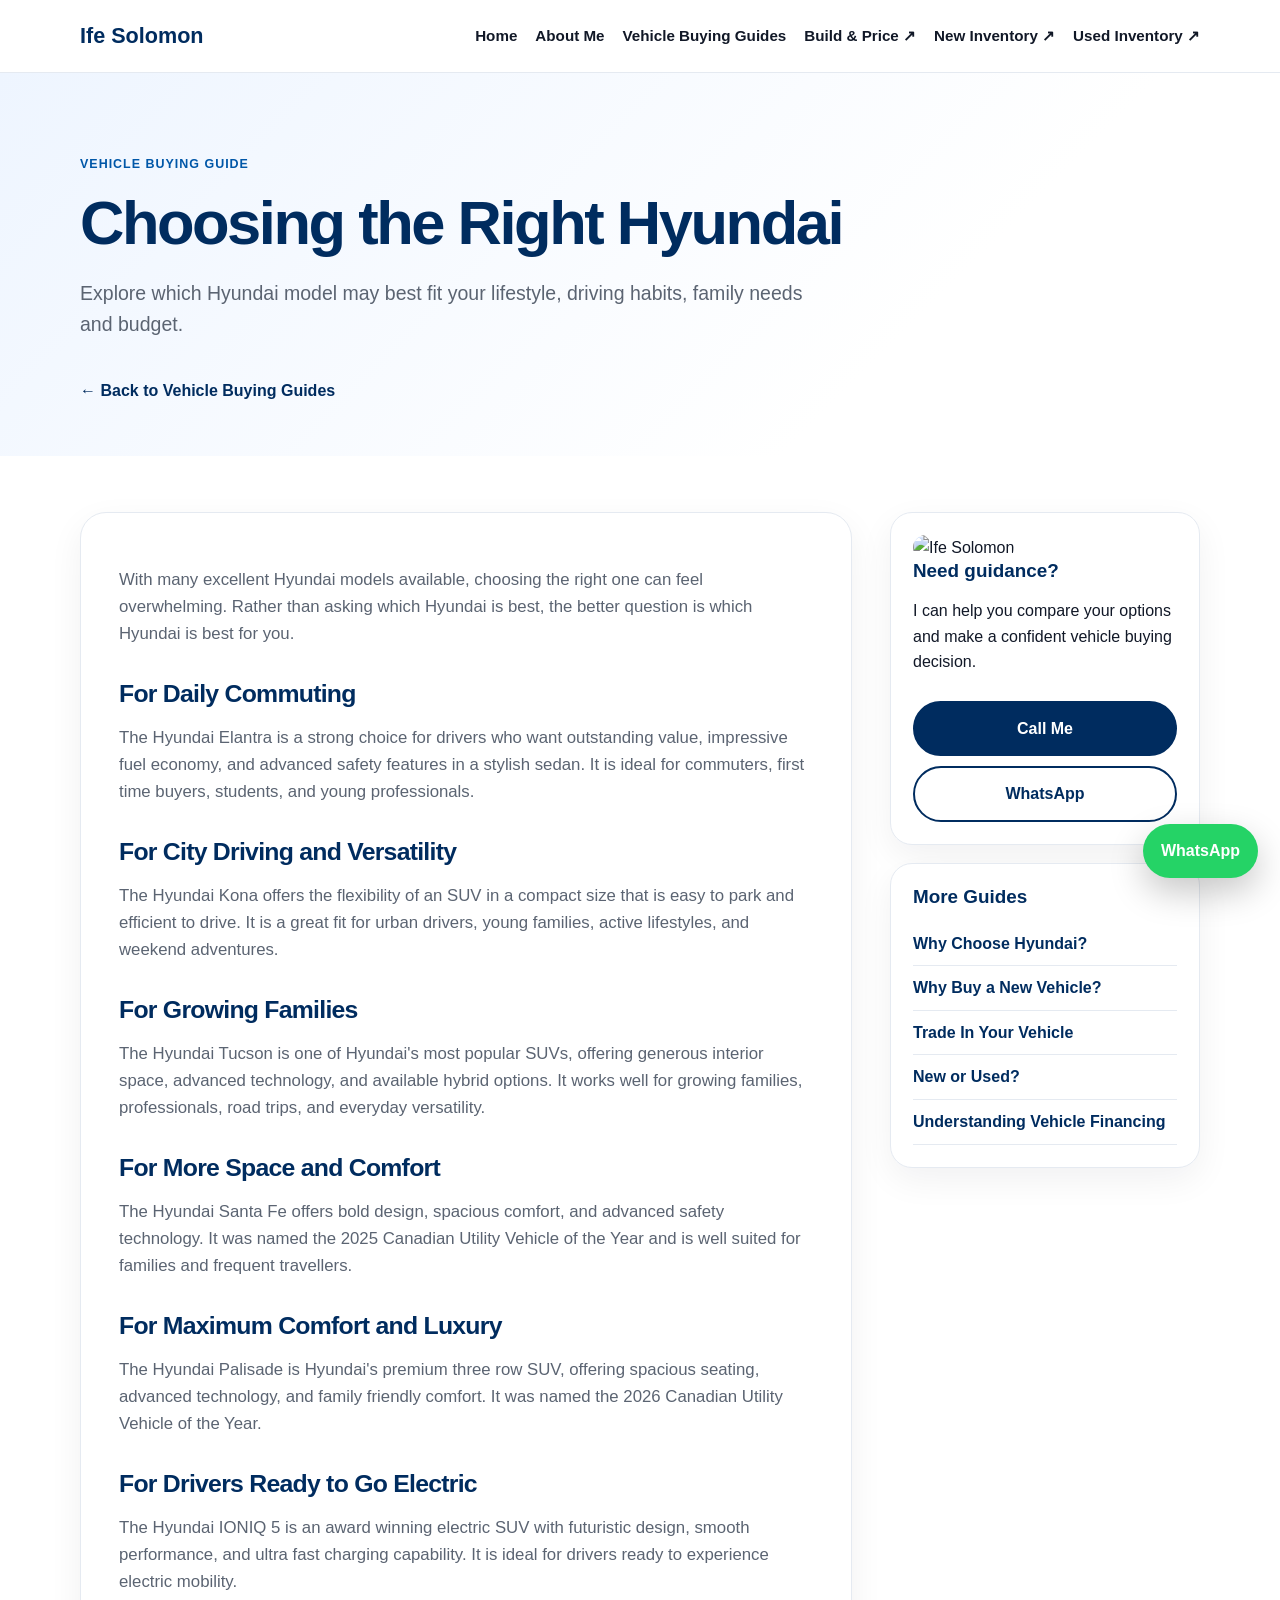
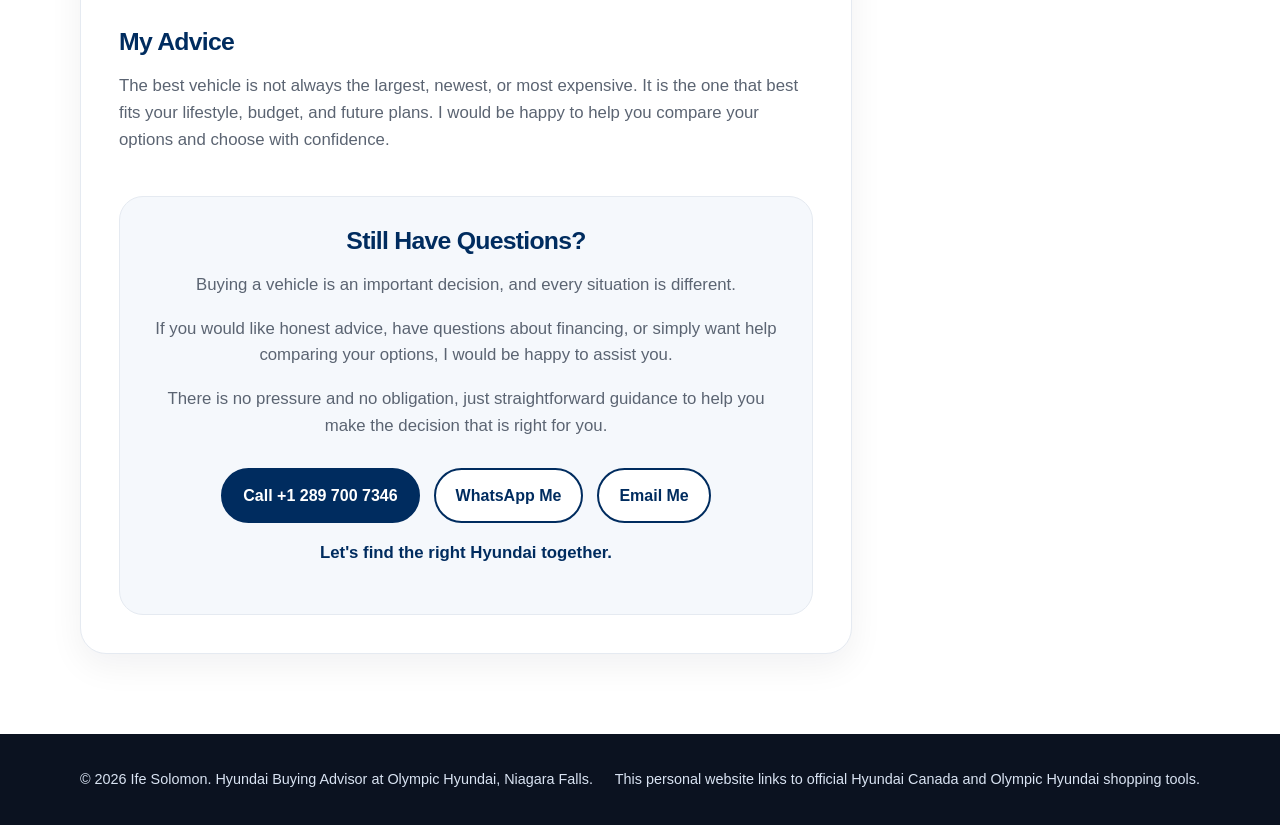
==== choosing-the-right-hyundai.html @ 3856a6c1 "Add files via upload" ====
<!DOCTYPE html>
<html lang="en">
<head>
  <meta charset="UTF-8">
  <meta name="viewport" content="width=device-width, initial-scale=1.0">
  <title>Choosing the Right Hyundai | Ife Solomon</title>
  <meta name="description" content="Explore which Hyundai model may best fit your lifestyle, driving habits, family needs and budget.">
  <link rel="stylesheet" href="style.css">
</head>
<body>
<header>
  <div class="container nav">
    <a class="brand" href="index.html">Ife Solomon</a>
    <nav>
      <a href="index.html">Home</a>
      <a href="index.html#about">About Me</a>
      <a href="index.html#resources">Vehicle Buying Guides</a>
      <a href="https://www.hyundaicanada.com/en/shopping-tools/buildandprice" target="_blank">Build & Price ↗</a>
      <a href="https://www.olympichyundainiagarafalls.com/vehicles/new/?st=price,desc&view=grid&sc=new" target="_blank">New Inventory ↗</a>
      <a href="https://www.olympichyundainiagarafalls.com/vehicles/used/?st=price,desc&view=grid&sc=used" target="_blank">Used Inventory ↗</a>
    </nav>
  </div>
</header>
<main>
<section class="article-hero">
  <div class="container">
    <p class="eyebrow">Vehicle Buying Guide</p>
    <h1>Choosing the Right Hyundai</h1>
    <p class="lead">Explore which Hyundai model may best fit your lifestyle, driving habits, family needs and budget.</p>
    <a class="back-link" href="index.html#resources">← Back to Vehicle Buying Guides</a>
  </div>
</section>

<section class="article-wrap">
  <div class="container article-grid">
    <article class="article-content">
      
<p>With many excellent Hyundai models available, choosing the right one can feel overwhelming. Rather than asking which Hyundai is best, the better question is which Hyundai is best for you.</p>

<h2>For Daily Commuting</h2>
<p>The Hyundai Elantra is a strong choice for drivers who want outstanding value, impressive fuel economy, and advanced safety features in a stylish sedan. It is ideal for commuters, first time buyers, students, and young professionals.</p>

<h2>For City Driving and Versatility</h2>
<p>The Hyundai Kona offers the flexibility of an SUV in a compact size that is easy to park and efficient to drive. It is a great fit for urban drivers, young families, active lifestyles, and weekend adventures.</p>

<h2>For Growing Families</h2>
<p>The Hyundai Tucson is one of Hyundai's most popular SUVs, offering generous interior space, advanced technology, and available hybrid options. It works well for growing families, professionals, road trips, and everyday versatility.</p>

<h2>For More Space and Comfort</h2>
<p>The Hyundai Santa Fe offers bold design, spacious comfort, and advanced safety technology. It was named the 2025 Canadian Utility Vehicle of the Year and is well suited for families and frequent travellers.</p>

<h2>For Maximum Comfort and Luxury</h2>
<p>The Hyundai Palisade is Hyundai's premium three row SUV, offering spacious seating, advanced technology, and family friendly comfort. It was named the 2026 Canadian Utility Vehicle of the Year.</p>

<h2>For Drivers Ready to Go Electric</h2>
<p>The Hyundai IONIQ 5 is an award winning electric SUV with futuristic design, smooth performance, and ultra fast charging capability. It is ideal for drivers ready to experience electric mobility.</p>

<h2>My Advice</h2>
<p>The best vehicle is not always the largest, newest, or most expensive. It is the one that best fits your lifestyle, budget, and future plans. I would be happy to help you compare your options and choose with confidence.</p>

      
<section class="article-cta">
  <h2>Still Have Questions?</h2>
  <p>Buying a vehicle is an important decision, and every situation is different.</p>
  <p>If you would like honest advice, have questions about financing, or simply want help comparing your options, I would be happy to assist you.</p>
  <p>There is no pressure and no obligation, just straightforward guidance to help you make the decision that is right for you.</p>
  <div class="buttons center">
    <a class="btn primary" href="tel:+12897007346">Call +1 289 700 7346</a>
    <a class="btn secondary" href="https://wa.me/12897007346" target="_blank">WhatsApp Me</a>
    <a class="btn secondary" href="mailto:ife@olympichyundainiagarafalls.com">Email Me</a>
  </div>
  <p class="cta-line">Let's find the right Hyundai together.</p>
</section>

    </article>
    <aside class="sidebar">
      <div class="side-card">
        <img src="assets/ife-solomon.jpg" alt="Ife Solomon">
        <h3>Need guidance?</h3>
        <p>I can help you compare your options and make a confident vehicle buying decision.</p>
        <a class="btn primary full" href="tel:+12897007346">Call Me</a>
        <a class="btn secondary full" href="https://wa.me/12897007346" target="_blank">WhatsApp</a>
      </div>
      <div class="side-card">
        <h3>More Guides</h3>
        <a class="side-link" href="why-choose-hyundai.html">Why Choose Hyundai?</a><a class="side-link" href="why-buy-new.html">Why Buy a New Vehicle?</a><a class="side-link" href="trade-in-your-vehicle.html">Trade In Your Vehicle</a><a class="side-link" href="new-or-used.html">New or Used?</a><a class="side-link" href="understanding-financing.html">Understanding Vehicle Financing</a>
      </div>
    </aside>
  </div>
</section>
</main>

<a class="floating" href="https://wa.me/12897007346" target="_blank" aria-label="Message on WhatsApp">WhatsApp</a>
<footer>
  <div class="container footer">
    <p>© 2026 Ife Solomon. Hyundai Buying Advisor at Olympic Hyundai, Niagara Falls.</p>
    <p>This personal website links to official Hyundai Canada and Olympic Hyundai shopping tools.</p>
  </div>
</footer>
</body>
</html>
---- style.css ----
:root{--blue:#002C5F;--blue2:#0057A8;--green:#25D366;--light:#f5f8fc;--dark:#111827;--muted:#5b6472;--line:#e5eaf1}*{box-sizing:border-box}html{scroll-behavior:smooth}body{margin:0;font-family:Arial,Helvetica,sans-serif;color:var(--dark);background:#fff;line-height:1.6}.container{width:min(1120px,92%);margin:0 auto}header{position:sticky;top:0;background:rgba(255,255,255,.97);border-bottom:1px solid var(--line);z-index:10}.nav{display:flex;justify-content:space-between;align-items:center;gap:24px;min-height:72px}.brand{color:var(--blue);font-weight:800;font-size:1.35rem;text-decoration:none}nav{display:flex;gap:18px;flex-wrap:wrap;justify-content:flex-end}nav a{color:var(--dark);text-decoration:none;font-size:.95rem;font-weight:600}nav a:hover{color:var(--blue2)}.hero{background:linear-gradient(135deg,#eef5ff 0%,#fff 65%);padding:76px 0}.hero-grid{display:grid;grid-template-columns:1.15fr .85fr;gap:56px;align-items:center}.eyebrow{color:var(--blue2);font-weight:800;text-transform:uppercase;letter-spacing:.08em;font-size:.78rem}h1,h2,h3{line-height:1.15;margin:0 0 14px}h1{font-size:clamp(2.25rem,4.8vw,4.35rem);color:var(--blue);letter-spacing:-.04em}h2{font-size:clamp(1.65rem,2.6vw,2.6rem);color:var(--blue);letter-spacing:-.03em}h3{font-size:1.18rem;color:var(--blue)}.lead{font-size:1.22rem;color:var(--muted);max-width:760px}.muted{color:var(--muted);font-size:1.05rem}.buttons{display:flex;gap:14px;margin-top:28px;flex-wrap:wrap}.center{justify-content:center}.btn{display:inline-block;padding:13px 20px;border-radius:999px;text-decoration:none;font-weight:800;border:2px solid var(--blue);transition:.2s}.btn.primary{background:var(--blue);color:white}.btn.secondary{color:var(--blue);background:white}.btn:hover{transform:translateY(-2px);box-shadow:0 12px 28px rgba(0,44,95,.16)}.btn.full{width:100%;text-align:center;margin-top:10px}.photo-card{background:white;border-radius:28px;box-shadow:0 24px 70px rgba(0,44,95,.16);overflow:hidden;border:1px solid var(--line)}.photo-card img{display:block;width:100%;aspect-ratio:4/5;object-fit:cover}.photo-card div{padding:20px 22px}.photo-card strong{color:var(--blue);font-size:1.2rem}.photo-card p{margin:4px 0 0;color:var(--muted)}.section{padding:76px 0}.intro{text-align:center}.intro>.container>p{max-width:850px;margin:0 auto 20px;color:var(--muted);font-size:1.1rem}.cards{display:grid;grid-template-columns:repeat(3,1fr);gap:22px;margin-top:32px}.card{border:1px solid var(--line);border-radius:22px;padding:24px;background:white;box-shadow:0 12px 35px rgba(17,24,39,.06)}.card p,.about p,.contact p,.resource-intro{color:var(--muted)}.quick{background:var(--light)}.link-card{text-decoration:none;color:var(--dark);transition:.2s}.link-card:hover{transform:translateY(-4px);box-shadow:0 18px 45px rgba(0,44,95,.12)}.read-more{display:inline-block;margin-top:10px;color:var(--blue);font-weight:800}.hyundai{background:linear-gradient(135deg,var(--blue) 0%,#003d82 100%);color:white}.hyundai h2{color:white}.hyundai p{color:#eaf2ff;font-size:1.05rem;max-width:850px}.award{margin-top:28px;background:rgba(255,255,255,.12);border:1px solid rgba(255,255,255,.25);border-radius:20px;padding:22px}.about-grid{display:grid;grid-template-columns:.8fr 1.2fr;gap:56px;align-items:start}.about img{width:100%;border-radius:28px;box-shadow:0 24px 70px rgba(17,24,39,.15)}.about ul{color:var(--muted);padding-left:20px}blockquote{margin:26px 0 0;padding:22px 26px;border-left:5px solid var(--blue2);background:var(--light);color:var(--blue);font-weight:800;border-radius:16px}.resources{background:var(--light)}.resource-intro{max-width:780px;font-size:1.08rem}.contact-box{text-align:center;background:var(--light);border-radius:28px;padding:46px;border:1px solid var(--line)}.contact-grid{display:grid;grid-template-columns:160px 1fr;gap:28px;align-items:center;text-align:left;max-width:680px;margin:30px auto 0}.contact-grid img{width:160px;height:160px;border-radius:24px;object-fit:cover;box-shadow:0 18px 38px rgba(17,24,39,.14)}.contact-grid p{margin:6px 0;color:var(--muted)}.contact-grid a{color:var(--blue);font-weight:700;text-decoration:none}.floating{position:fixed;right:22px;bottom:22px;background:var(--green);color:white;text-decoration:none;font-weight:800;padding:14px 18px;border-radius:999px;box-shadow:0 14px 35px rgba(0,0,0,.22);z-index:20}footer{padding:34px 0;background:#0b1220;color:#d9e3f2;font-size:.9rem}.footer{display:flex;gap:20px;justify-content:space-between;flex-wrap:wrap}footer p{margin:0;color:#d9e3f2}.article-hero{background:linear-gradient(135deg,#eef5ff 0%,#fff 70%);padding:70px 0 52px}.back-link{display:inline-block;margin-top:18px;color:var(--blue);font-weight:800;text-decoration:none}.article-wrap{padding:56px 0 80px}.article-grid{display:grid;grid-template-columns:minmax(0,1fr) 310px;gap:38px;align-items:start}.article-content{background:white;border:1px solid var(--line);border-radius:26px;padding:38px;box-shadow:0 12px 35px rgba(17,24,39,.06)}.article-content h2{font-size:1.55rem;margin-top:32px}.article-content p,.article-content li{color:var(--muted);font-size:1.05rem}.article-cta{margin-top:42px;padding:30px;border-radius:24px;background:var(--light);border:1px solid var(--line);text-align:center}.article-cta h2{margin-top:0}.cta-line{font-weight:800;color:var(--blue)!important}.sidebar{position:sticky;top:92px;display:grid;gap:18px}.side-card{border:1px solid var(--line);border-radius:22px;padding:22px;background:#fff;box-shadow:0 12px 35px rgba(17,24,39,.06)}.side-card img{width:100%;border-radius:18px;aspect-ratio:4/3;object-fit:cover}.side-link{display:block;text-decoration:none;color:var(--blue);font-weight:700;padding:9px 0;border-bottom:1px solid var(--line)}@media(max-width:900px){.nav{align-items:flex-start;padding:16px 0;flex-direction:column}nav{gap:10px;justify-content:flex-start}.hero-grid,.about-grid,.cards,.contact-grid,.article-grid{grid-template-columns:1fr}.hero{padding:52px 0}.section{padding:54px 0}.contact-grid{text-align:center}.contact-grid img{margin:0 auto}.sidebar{position:static}.article-content{padding:26px}.floating{right:14px;bottom:14px}}
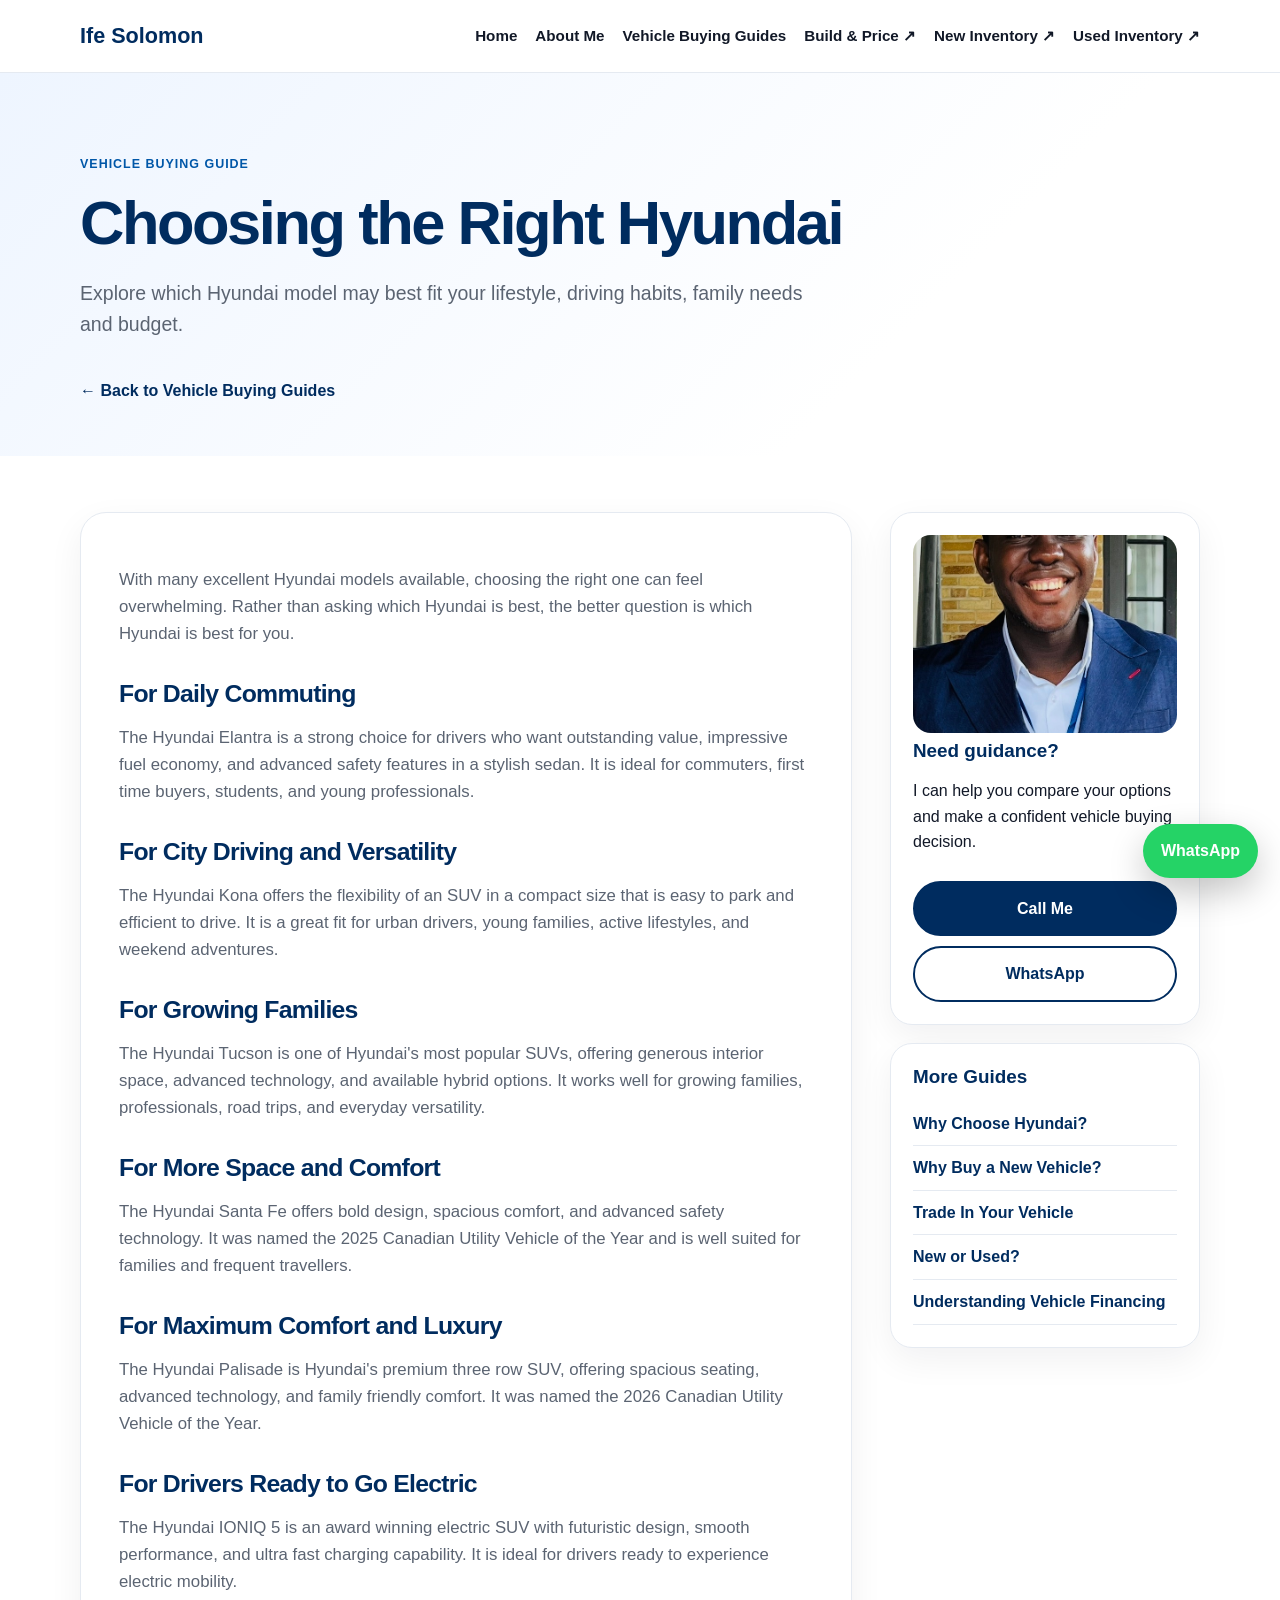
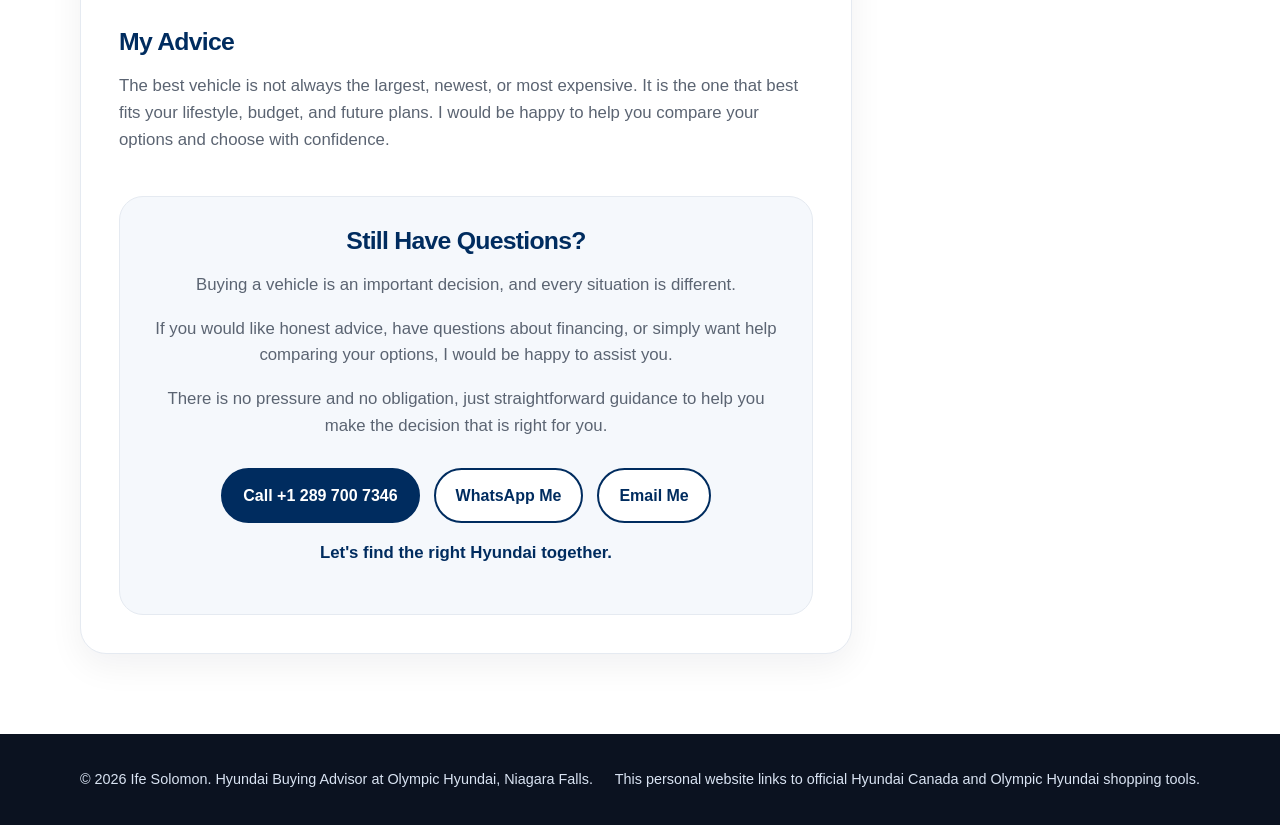
==== commit f481fa09: "Add files via upload Update website with Google Ads tag" ====
--- a/choosing-the-right-hyundai.html
+++ b/choosing-the-right-hyundai.html
@@ -1,6 +1,15 @@
 <!DOCTYPE html>
 <html lang="en">
 <head>
+   <!-- Google tag (gtag.js) -->
+<script async src="https://www.googletagmanager.com/gtag/js?id=AW-18307460535"></script>
+<script>
+  window.dataLayer = window.dataLayer || [];
+  function gtag(){dataLayer.push(arguments);}
+  gtag('js', new Date());
+
+  gtag('config', 'AW-18307460535');
+</script>
   <meta charset="UTF-8">
   <meta name="viewport" content="width=device-width, initial-scale=1.0">
   <title>Choosing the Right Hyundai | Ife Solomon</title>
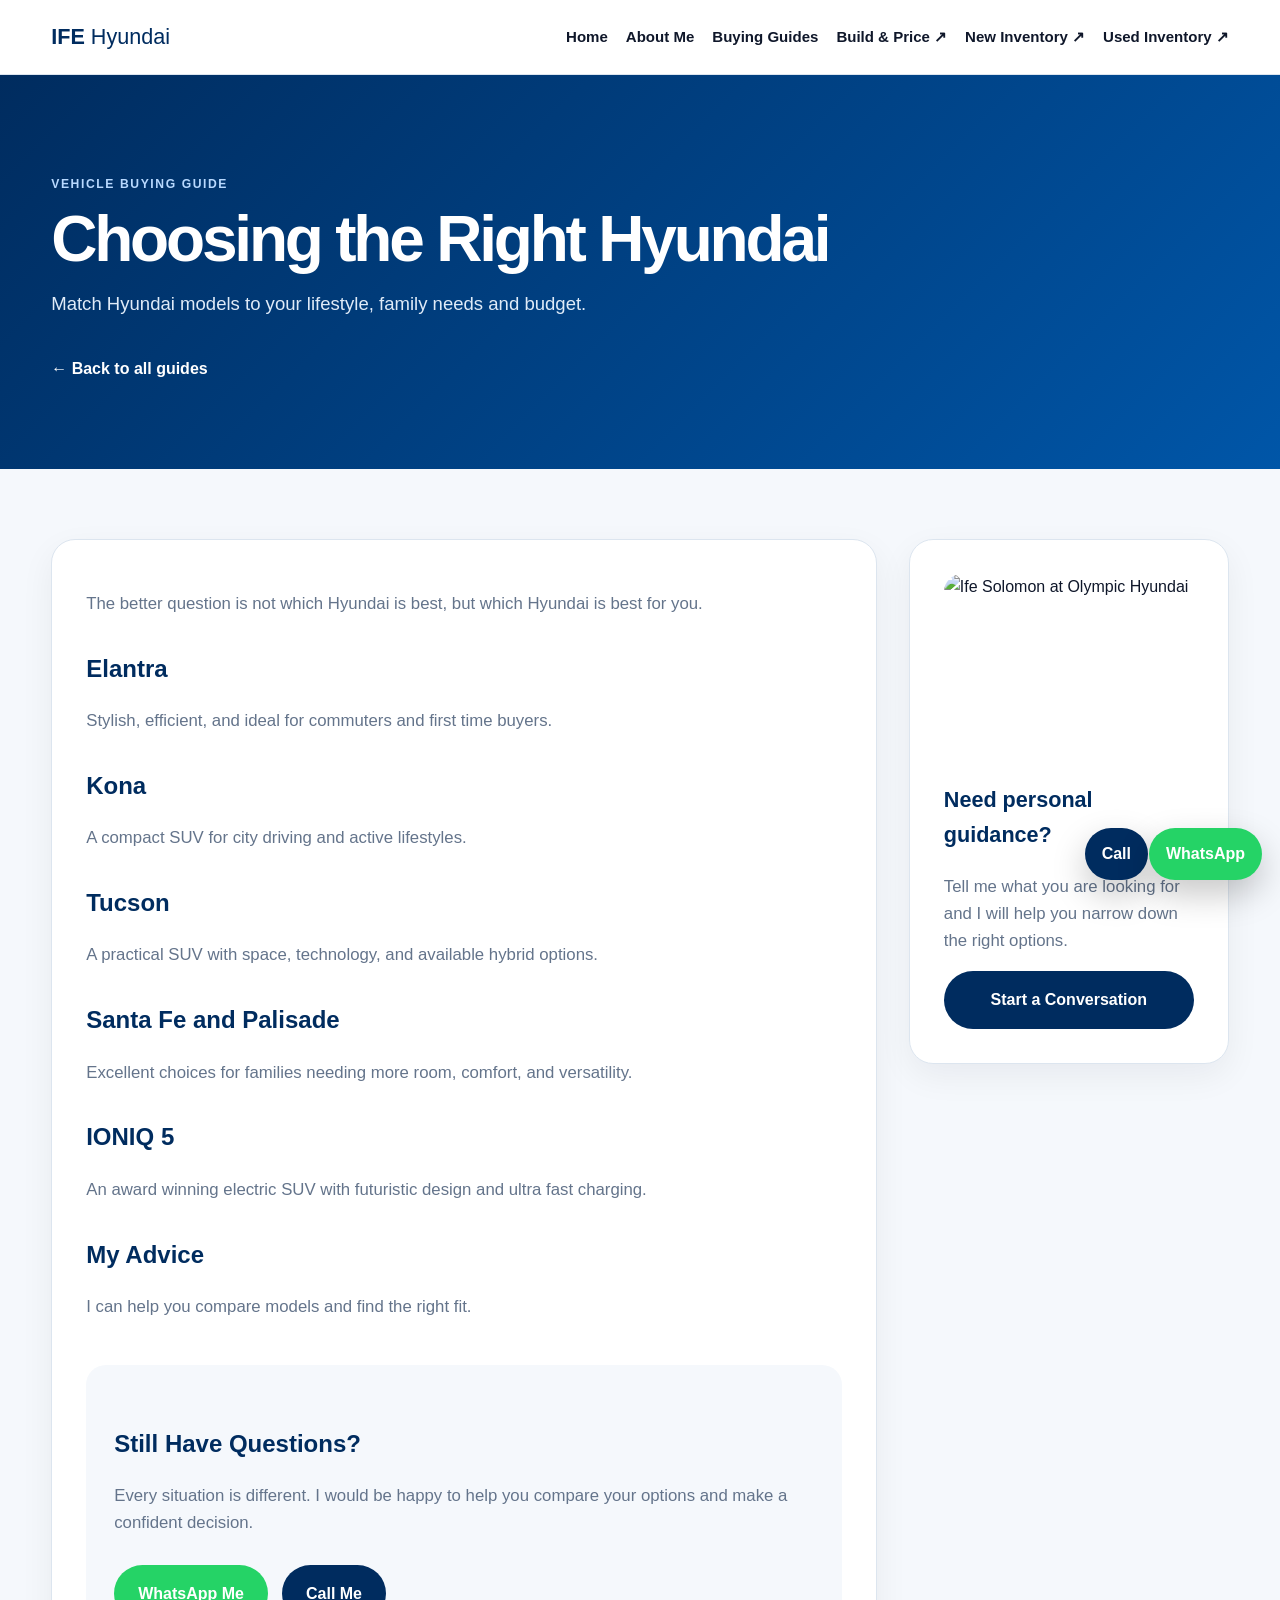
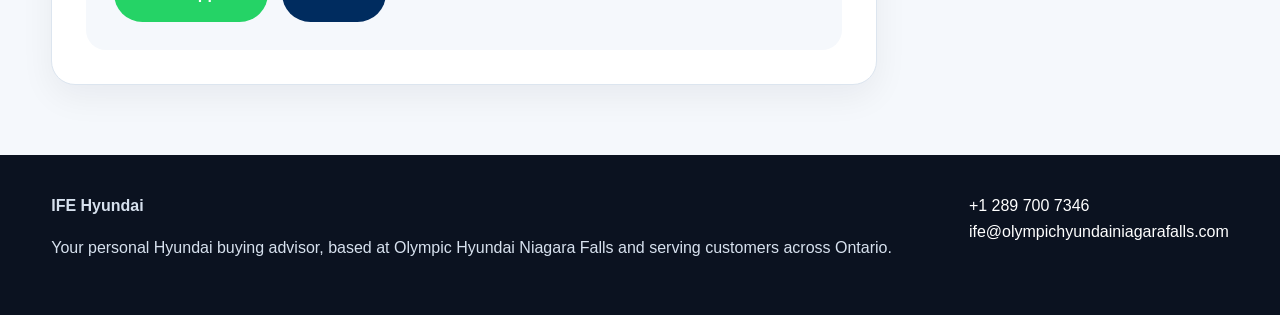
==== commit 87a331b1: "Add files via upload" ====
--- a/choosing-the-right-hyundai.html
+++ b/choosing-the-right-hyundai.html
@@ -1,110 +1,47 @@
-<!DOCTYPE html>
-<html lang="en">
-<head>
-   <!-- Google tag (gtag.js) -->
+<!doctype html><html lang="en"><head><!-- Google tag (gtag.js) -->
 <script async src="https://www.googletagmanager.com/gtag/js?id=AW-18307460535"></script>
 <script>
-  window.dataLayer = window.dataLayer || [];
-  function gtag(){dataLayer.push(arguments);}
-  gtag('js', new Date());
-
-  gtag('config', 'AW-18307460535');
+window.dataLayer=window.dataLayer||[];
+function gtag(){dataLayer.push(arguments);}
+gtag('js',new Date());
+gtag('config','AW-18307460535');
 </script>
-  <meta charset="UTF-8">
-  <meta name="viewport" content="width=device-width, initial-scale=1.0">
-  <title>Choosing the Right Hyundai | Ife Solomon</title>
-  <meta name="description" content="Explore which Hyundai model may best fit your lifestyle, driving habits, family needs and budget.">
-  <link rel="stylesheet" href="style.css">
-</head>
-<body>
-<header>
-  <div class="container nav">
-    <a class="brand" href="index.html">Ife Solomon</a>
-    <nav>
-      <a href="index.html">Home</a>
-      <a href="index.html#about">About Me</a>
-      <a href="index.html#resources">Vehicle Buying Guides</a>
-      <a href="https://www.hyundaicanada.com/en/shopping-tools/buildandprice" target="_blank">Build & Price ↗</a>
-      <a href="https://www.olympichyundainiagarafalls.com/vehicles/new/?st=price,desc&view=grid&sc=new" target="_blank">New Inventory ↗</a>
-      <a href="https://www.olympichyundainiagarafalls.com/vehicles/used/?st=price,desc&view=grid&sc=used" target="_blank">Used Inventory ↗</a>
-    </nav>
-  </div>
-</header>
-<main>
-<section class="article-hero">
-  <div class="container">
-    <p class="eyebrow">Vehicle Buying Guide</p>
-    <h1>Choosing the Right Hyundai</h1>
-    <p class="lead">Explore which Hyundai model may best fit your lifestyle, driving habits, family needs and budget.</p>
-    <a class="back-link" href="index.html#resources">← Back to Vehicle Buying Guides</a>
-  </div>
-</section>
-
-<section class="article-wrap">
-  <div class="container article-grid">
-    <article class="article-content">
-      
-<p>With many excellent Hyundai models available, choosing the right one can feel overwhelming. Rather than asking which Hyundai is best, the better question is which Hyundai is best for you.</p>
-
-<h2>For Daily Commuting</h2>
-<p>The Hyundai Elantra is a strong choice for drivers who want outstanding value, impressive fuel economy, and advanced safety features in a stylish sedan. It is ideal for commuters, first time buyers, students, and young professionals.</p>
-
-<h2>For City Driving and Versatility</h2>
-<p>The Hyundai Kona offers the flexibility of an SUV in a compact size that is easy to park and efficient to drive. It is a great fit for urban drivers, young families, active lifestyles, and weekend adventures.</p>
-
-<h2>For Growing Families</h2>
-<p>The Hyundai Tucson is one of Hyundai's most popular SUVs, offering generous interior space, advanced technology, and available hybrid options. It works well for growing families, professionals, road trips, and everyday versatility.</p>
-
-<h2>For More Space and Comfort</h2>
-<p>The Hyundai Santa Fe offers bold design, spacious comfort, and advanced safety technology. It was named the 2025 Canadian Utility Vehicle of the Year and is well suited for families and frequent travellers.</p>
-
-<h2>For Maximum Comfort and Luxury</h2>
-<p>The Hyundai Palisade is Hyundai's premium three row SUV, offering spacious seating, advanced technology, and family friendly comfort. It was named the 2026 Canadian Utility Vehicle of the Year.</p>
-
-<h2>For Drivers Ready to Go Electric</h2>
-<p>The Hyundai IONIQ 5 is an award winning electric SUV with futuristic design, smooth performance, and ultra fast charging capability. It is ideal for drivers ready to experience electric mobility.</p>
-
-<h2>My Advice</h2>
-<p>The best vehicle is not always the largest, newest, or most expensive. It is the one that best fits your lifestyle, budget, and future plans. I would be happy to help you compare your options and choose with confidence.</p>
-
-      
-<section class="article-cta">
-  <h2>Still Have Questions?</h2>
-  <p>Buying a vehicle is an important decision, and every situation is different.</p>
-  <p>If you would like honest advice, have questions about financing, or simply want help comparing your options, I would be happy to assist you.</p>
-  <p>There is no pressure and no obligation, just straightforward guidance to help you make the decision that is right for you.</p>
-  <div class="buttons center">
-    <a class="btn primary" href="tel:+12897007346">Call +1 289 700 7346</a>
-    <a class="btn secondary" href="https://wa.me/12897007346" target="_blank">WhatsApp Me</a>
-    <a class="btn secondary" href="mailto:ife@olympichyundainiagarafalls.com">Email Me</a>
-  </div>
-  <p class="cta-line">Let's find the right Hyundai together.</p>
-</section>
-
-    </article>
-    <aside class="sidebar">
-      <div class="side-card">
-        <img src="assets/ife-solomon.jpg" alt="Ife Solomon">
-        <h3>Need guidance?</h3>
-        <p>I can help you compare your options and make a confident vehicle buying decision.</p>
-        <a class="btn primary full" href="tel:+12897007346">Call Me</a>
-        <a class="btn secondary full" href="https://wa.me/12897007346" target="_blank">WhatsApp</a>
-      </div>
-      <div class="side-card">
-        <h3>More Guides</h3>
-        <a class="side-link" href="why-choose-hyundai.html">Why Choose Hyundai?</a><a class="side-link" href="why-buy-new.html">Why Buy a New Vehicle?</a><a class="side-link" href="trade-in-your-vehicle.html">Trade In Your Vehicle</a><a class="side-link" href="new-or-used.html">New or Used?</a><a class="side-link" href="understanding-financing.html">Understanding Vehicle Financing</a>
-      </div>
-    </aside>
-  </div>
-</section>
-</main>
-
-<a class="floating" href="https://wa.me/12897007346" target="_blank" aria-label="Message on WhatsApp">WhatsApp</a>
-<footer>
-  <div class="container footer">
-    <p>© 2026 Ife Solomon. Hyundai Buying Advisor at Olympic Hyundai, Niagara Falls.</p>
-    <p>This personal website links to official Hyundai Canada and Olympic Hyundai shopping tools.</p>
-  </div>
-</footer>
-</body>
-</html>
+<meta charset="UTF-8"><meta name="viewport" content="width=device-width,initial-scale=1.0">
+<title>Choosing the Right Hyundai | Ife Solomon</title><meta name="description" content="Match Hyundai models to your lifestyle, family needs and budget.">
+<link rel="stylesheet" href="style.css"></head><body><header class="site-header"><div class="container nav">
+<a class="brand" href="index.html">IFE <span>Hyundai</span></a>
+<button class="menu-toggle" aria-label="Open menu">☰</button>
+<nav class="nav-links">
+<a href="index.html">Home</a><a href="index.html#about">About Me</a><a href="index.html#guides">Buying Guides</a>
+<a href="https://www.hyundaicanada.com/en/shopping-tools/buildandprice" target="_blank">Build & Price ↗</a>
+<a href="https://www.olympichyundainiagarafalls.com/vehicles/new/?st=price,desc&view=grid&sc=new" target="_blank">New Inventory ↗</a>
+<a href="https://www.olympichyundainiagarafalls.com/vehicles/used/?st=price,desc&view=grid&sc=used" target="_blank">Used Inventory ↗</a>
+</nav></div></header>
+<main><section class="article-hero"><div class="container">
+<p class="eyebrow light">Vehicle Buying Guide</p><h1>Choosing the Right Hyundai</h1><p>Match Hyundai models to your lifestyle, family needs and budget.</p><a href="index.html#guides" class="back">← Back to all guides</a>
+</div></section>
+<section class="article-section"><div class="container article-layout">
+<article class="article-card"><p>The better question is not which Hyundai is best, but which Hyundai is best for you.</p>
+<h2>Elantra</h2><p>Stylish, efficient, and ideal for commuters and first time buyers.</p>
+<h2>Kona</h2><p>A compact SUV for city driving and active lifestyles.</p>
+<h2>Tucson</h2><p>A practical SUV with space, technology, and available hybrid options.</p>
+<h2>Santa Fe and Palisade</h2><p>Excellent choices for families needing more room, comfort, and versatility.</p>
+<h2>IONIQ 5</h2><p>An award winning electric SUV with futuristic design and ultra fast charging.</p>
+<h2>My Advice</h2><p>I can help you compare models and find the right fit.</p>
+<div class="article-cta"><h2>Still Have Questions?</h2><p>Every situation is different. I would be happy to help you compare your options and make a confident decision.</p>
+<div class="actions"><a class="btn whatsapp" href="https://wa.me/12897007346" target="_blank">WhatsApp Me</a><a class="btn primary" href="tel:+12897007346">Call Me</a></div></div>
+</article>
+<aside><img src="assets/hero-tucson.jpg" alt="Ife Solomon at Olympic Hyundai"><h3>Need personal guidance?</h3>
+<p>Tell me what you are looking for and I will help you narrow down the right options.</p>
+<a class="btn primary full" href="https://wa.me/12897007346" target="_blank">Start a Conversation</a></aside>
+</div></section></main><footer><div class="container footer-grid">
+<div><strong>IFE Hyundai</strong><p>Your personal Hyundai buying advisor, based at Olympic Hyundai Niagara Falls and serving customers across Ontario.</p></div>
+<div><a href="tel:+12897007346">+1 289 700 7346</a><br><a href="mailto:ife@olympichyundainiagarafalls.com">ife@olympichyundainiagarafalls.com</a></div>
+</div></footer>
+<a class="float-call" href="tel:+12897007346">Call</a><a class="float-whatsapp" href="https://wa.me/12897007346" target="_blank">WhatsApp</a>
+<script>
+document.querySelector('.menu-toggle')?.addEventListener('click',()=>document.querySelector('.nav-links')?.classList.toggle('open'));
+document.querySelectorAll('a[href^="tel:"]').forEach(a=>a.addEventListener('click',()=>gtag('event','phone_click')));
+document.querySelectorAll('a[href*="wa.me"]').forEach(a=>a.addEventListener('click',()=>gtag('event','whatsapp_click')));
+document.querySelectorAll('a[href^="mailto:"]').forEach(a=>a.addEventListener('click',()=>gtag('event','email_click')));
+</script></body></html>
--- a/style.css
+++ b/style.css
@@ -1 +1,29 @@
-:root{--blue:#002C5F;--blue2:#0057A8;--green:#25D366;--light:#f5f8fc;--dark:#111827;--muted:#5b6472;--line:#e5eaf1}*{box-sizing:border-box}html{scroll-behavior:smooth}body{margin:0;font-family:Arial,Helvetica,sans-serif;color:var(--dark);background:#fff;line-height:1.6}.container{width:min(1120px,92%);margin:0 auto}header{position:sticky;top:0;background:rgba(255,255,255,.97);border-bottom:1px solid var(--line);z-index:10}.nav{display:flex;justify-content:space-between;align-items:center;gap:24px;min-height:72px}.brand{color:var(--blue);font-weight:800;font-size:1.35rem;text-decoration:none}nav{display:flex;gap:18px;flex-wrap:wrap;justify-content:flex-end}nav a{color:var(--dark);text-decoration:none;font-size:.95rem;font-weight:600}nav a:hover{color:var(--blue2)}.hero{background:linear-gradient(135deg,#eef5ff 0%,#fff 65%);padding:76px 0}.hero-grid{display:grid;grid-template-columns:1.15fr .85fr;gap:56px;align-items:center}.eyebrow{color:var(--blue2);font-weight:800;text-transform:uppercase;letter-spacing:.08em;font-size:.78rem}h1,h2,h3{line-height:1.15;margin:0 0 14px}h1{font-size:clamp(2.25rem,4.8vw,4.35rem);color:var(--blue);letter-spacing:-.04em}h2{font-size:clamp(1.65rem,2.6vw,2.6rem);color:var(--blue);letter-spacing:-.03em}h3{font-size:1.18rem;color:var(--blue)}.lead{font-size:1.22rem;color:var(--muted);max-width:760px}.muted{color:var(--muted);font-size:1.05rem}.buttons{display:flex;gap:14px;margin-top:28px;flex-wrap:wrap}.center{justify-content:center}.btn{display:inline-block;padding:13px 20px;border-radius:999px;text-decoration:none;font-weight:800;border:2px solid var(--blue);transition:.2s}.btn.primary{background:var(--blue);color:white}.btn.secondary{color:var(--blue);background:white}.btn:hover{transform:translateY(-2px);box-shadow:0 12px 28px rgba(0,44,95,.16)}.btn.full{width:100%;text-align:center;margin-top:10px}.photo-card{background:white;border-radius:28px;box-shadow:0 24px 70px rgba(0,44,95,.16);overflow:hidden;border:1px solid var(--line)}.photo-card img{display:block;width:100%;aspect-ratio:4/5;object-fit:cover}.photo-card div{padding:20px 22px}.photo-card strong{color:var(--blue);font-size:1.2rem}.photo-card p{margin:4px 0 0;color:var(--muted)}.section{padding:76px 0}.intro{text-align:center}.intro>.container>p{max-width:850px;margin:0 auto 20px;color:var(--muted);font-size:1.1rem}.cards{display:grid;grid-template-columns:repeat(3,1fr);gap:22px;margin-top:32px}.card{border:1px solid var(--line);border-radius:22px;padding:24px;background:white;box-shadow:0 12px 35px rgba(17,24,39,.06)}.card p,.about p,.contact p,.resource-intro{color:var(--muted)}.quick{background:var(--light)}.link-card{text-decoration:none;color:var(--dark);transition:.2s}.link-card:hover{transform:translateY(-4px);box-shadow:0 18px 45px rgba(0,44,95,.12)}.read-more{display:inline-block;margin-top:10px;color:var(--blue);font-weight:800}.hyundai{background:linear-gradient(135deg,var(--blue) 0%,#003d82 100%);color:white}.hyundai h2{color:white}.hyundai p{color:#eaf2ff;font-size:1.05rem;max-width:850px}.award{margin-top:28px;background:rgba(255,255,255,.12);border:1px solid rgba(255,255,255,.25);border-radius:20px;padding:22px}.about-grid{display:grid;grid-template-columns:.8fr 1.2fr;gap:56px;align-items:start}.about img{width:100%;border-radius:28px;box-shadow:0 24px 70px rgba(17,24,39,.15)}.about ul{color:var(--muted);padding-left:20px}blockquote{margin:26px 0 0;padding:22px 26px;border-left:5px solid var(--blue2);background:var(--light);color:var(--blue);font-weight:800;border-radius:16px}.resources{background:var(--light)}.resource-intro{max-width:780px;font-size:1.08rem}.contact-box{text-align:center;background:var(--light);border-radius:28px;padding:46px;border:1px solid var(--line)}.contact-grid{display:grid;grid-template-columns:160px 1fr;gap:28px;align-items:center;text-align:left;max-width:680px;margin:30px auto 0}.contact-grid img{width:160px;height:160px;border-radius:24px;object-fit:cover;box-shadow:0 18px 38px rgba(17,24,39,.14)}.contact-grid p{margin:6px 0;color:var(--muted)}.contact-grid a{color:var(--blue);font-weight:700;text-decoration:none}.floating{position:fixed;right:22px;bottom:22px;background:var(--green);color:white;text-decoration:none;font-weight:800;padding:14px 18px;border-radius:999px;box-shadow:0 14px 35px rgba(0,0,0,.22);z-index:20}footer{padding:34px 0;background:#0b1220;color:#d9e3f2;font-size:.9rem}.footer{display:flex;gap:20px;justify-content:space-between;flex-wrap:wrap}footer p{margin:0;color:#d9e3f2}.article-hero{background:linear-gradient(135deg,#eef5ff 0%,#fff 70%);padding:70px 0 52px}.back-link{display:inline-block;margin-top:18px;color:var(--blue);font-weight:800;text-decoration:none}.article-wrap{padding:56px 0 80px}.article-grid{display:grid;grid-template-columns:minmax(0,1fr) 310px;gap:38px;align-items:start}.article-content{background:white;border:1px solid var(--line);border-radius:26px;padding:38px;box-shadow:0 12px 35px rgba(17,24,39,.06)}.article-content h2{font-size:1.55rem;margin-top:32px}.article-content p,.article-content li{color:var(--muted);font-size:1.05rem}.article-cta{margin-top:42px;padding:30px;border-radius:24px;background:var(--light);border:1px solid var(--line);text-align:center}.article-cta h2{margin-top:0}.cta-line{font-weight:800;color:var(--blue)!important}.sidebar{position:sticky;top:92px;display:grid;gap:18px}.side-card{border:1px solid var(--line);border-radius:22px;padding:22px;background:#fff;box-shadow:0 12px 35px rgba(17,24,39,.06)}.side-card img{width:100%;border-radius:18px;aspect-ratio:4/3;object-fit:cover}.side-link{display:block;text-decoration:none;color:var(--blue);font-weight:700;padding:9px 0;border-bottom:1px solid var(--line)}@media(max-width:900px){.nav{align-items:flex-start;padding:16px 0;flex-direction:column}nav{gap:10px;justify-content:flex-start}.hero-grid,.about-grid,.cards,.contact-grid,.article-grid{grid-template-columns:1fr}.hero{padding:52px 0}.section{padding:54px 0}.contact-grid{text-align:center}.contact-grid img{margin:0 auto}.sidebar{position:static}.article-content{padding:26px}.floating{right:14px;bottom:14px}}+
+:root{--blue:#002c5f;--blue2:#0057a8;--ink:#0f172a;--muted:#64748b;--light:#f5f8fc;--line:#dce5ef;--green:#25d366}
+*{box-sizing:border-box}html{scroll-behavior:smooth}body{margin:0;font-family:Arial,Helvetica,sans-serif;color:var(--ink);line-height:1.6;background:#fff}
+img{max-width:100%;display:block}.container{width:min(1180px,92%);margin:auto}
+.site-header{position:sticky;top:0;z-index:30;background:rgba(255,255,255,.96);backdrop-filter:blur(10px);border-bottom:1px solid var(--line)}
+.nav{min-height:74px;display:flex;align-items:center;justify-content:space-between;gap:24px}.brand{text-decoration:none;color:var(--blue);font-weight:900;font-size:1.35rem}.brand span{font-weight:500}
+.nav-links{display:flex;align-items:center;gap:18px}.nav-links a{text-decoration:none;color:var(--ink);font-size:.94rem;font-weight:700}.nav-links a:hover{color:var(--blue2)}.menu-toggle{display:none;border:0;background:none;font-size:1.6rem}
+.hero-photo{position:relative;min-height:78vh;display:grid;align-items:end;overflow:hidden}.hero-photo>img{position:absolute;inset:0;width:100%;height:100%;object-fit:cover}
+.hero-overlay{position:absolute;inset:0;background:linear-gradient(90deg,rgba(0,25,58,.9) 0%,rgba(0,25,58,.64) 42%,rgba(0,25,58,.12) 72%)}
+.hero-content{position:relative;color:#fff;padding:100px 0 92px}.hero-content h1{max-width:720px;font-size:clamp(2.8rem,6vw,5.8rem);line-height:.98;letter-spacing:-.055em;margin:10px 0 22px}.hero-content>p:not(.eyebrow){max-width:650px;font-size:1.2rem;color:#e7eef7}
+.eyebrow{text-transform:uppercase;letter-spacing:.13em;font-weight:900;font-size:.76rem;color:var(--blue2)}.eyebrow.light{color:#b8d9ff}
+.hero-actions,.actions,.cta-actions{display:flex;gap:14px;flex-wrap:wrap;margin-top:28px}.btn{display:inline-flex;align-items:center;justify-content:center;padding:14px 22px;border-radius:999px;text-decoration:none;font-weight:900;border:2px solid transparent;transition:.2s}.btn:hover{transform:translateY(-2px)}
+.btn.primary{background:var(--blue);color:#fff}.btn.whatsapp{background:var(--green);color:#fff}.btn.ghost{border-color:#fff;color:#fff}.btn.light-btn{background:#fff;color:var(--blue)}.btn.full{width:100%}.text-link{align-self:center;color:var(--blue);font-weight:900;text-decoration:none}
+.trust-strip{background:var(--blue);color:#fff}.trust-grid{display:grid;grid-template-columns:repeat(4,1fr);gap:18px;padding:20px 0;font-weight:800;font-size:.94rem;text-align:center}
+.section{padding:92px 0}.split{display:grid;grid-template-columns:1fr 1fr;gap:70px;align-items:center;width:min(1180px,92%);margin:auto}.advisor-gallery{position:relative;min-height:590px}.portrait-card{width:72%;position:absolute;left:0;top:0;z-index:2}.portrait-card img{width:100%;aspect-ratio:4/5;object-fit:cover;border-radius:28px;box-shadow:0 26px 70px rgba(15,23,42,.18)}.car-card{width:68%;position:absolute;right:0;bottom:0;z-index:3}.car-card img{width:100%;aspect-ratio:4/3;object-fit:cover;border-radius:24px;border:8px solid #fff;box-shadow:0 20px 52px rgba(15,23,42,.22)}
+.content-block h2,.section-heading h2,.feature-card h2,.cta-box h2{font-size:clamp(2.1rem,4vw,4rem);line-height:1.03;letter-spacing:-.045em;margin:10px 0 20px;color:var(--blue)}
+.content-block>p{font-size:1.08rem;color:var(--muted)}.mini-grid{display:grid;gap:14px;margin-top:28px}.mini-grid div{padding:17px 18px;border:1px solid var(--line);border-radius:16px;background:var(--light)}.mini-grid strong{display:block;color:var(--blue)}.mini-grid span{color:var(--muted)}
+.showroom{background:var(--light)}.section-heading{text-align:center;max-width:760px;margin:0 auto 44px}.section-heading p{color:var(--muted);font-size:1.06rem}
+.steps{display:grid;grid-template-columns:repeat(4,1fr);gap:18px}.steps>div{background:#fff;padding:28px;border-radius:22px;border:1px solid var(--line);box-shadow:0 12px 34px rgba(15,23,42,.05)}.steps span{font-size:2rem;font-weight:900;color:#b7cbe2}.steps h3{color:var(--blue);margin:14px 0 8px}.steps p{color:var(--muted)}
+.feature-banner{position:relative;min-height:600px;display:flex;align-items:center;justify-content:flex-end;overflow:hidden}.feature-banner>img{position:absolute;inset:0;width:100%;height:100%;object-fit:cover}.feature-banner:after{content:"";position:absolute;inset:0;background:linear-gradient(90deg,rgba(0,0,0,.05),rgba(0,28,65,.75))}
+.feature-card{position:relative;z-index:2;width:min(560px,90%);margin-right:7%;padding:48px;border-radius:28px;background:rgba(0,44,95,.92);color:#fff;box-shadow:0 24px 70px rgba(0,0,0,.25)}.feature-card h2{color:#fff}.feature-card p{color:#e6eef8;font-size:1.08rem}
+.guides{background:#fff}.guide-grid{display:grid;grid-template-columns:repeat(3,1fr);gap:22px}.guide-card{padding:28px;border:1px solid var(--line);border-radius:22px;text-decoration:none;color:var(--ink);background:#fff;box-shadow:0 12px 34px rgba(15,23,42,.05);transition:.2s}.guide-card:hover{transform:translateY(-6px);box-shadow:0 20px 50px rgba(15,23,42,.12)}.guide-card span{font-size:.75rem;text-transform:uppercase;letter-spacing:.12em;color:var(--blue2);font-weight:900}.guide-card h3{color:var(--blue);font-size:1.35rem}.guide-card p{color:var(--muted)}.guide-card b{color:var(--blue)}
+.contact-cta{padding-top:10px}.cta-box{background:linear-gradient(135deg,var(--blue),#004b99);color:#fff;border-radius:30px;padding:44px 48px;display:flex;align-items:center;justify-content:space-between;gap:30px}.cta-box h2{color:#fff;margin-bottom:8px}.cta-box p{color:#dbe9f8}
+footer{background:#0b1220;color:#d7e1ee;padding:38px 0}.footer-grid{display:flex;justify-content:space-between;gap:30px;flex-wrap:wrap}.footer-grid a{color:#fff;text-decoration:none}
+.float-call,.float-whatsapp{position:fixed;bottom:20px;z-index:40;padding:13px 17px;border-radius:999px;color:#fff;text-decoration:none;font-weight:900;box-shadow:0 14px 34px rgba(0,0,0,.22)}.float-whatsapp{right:18px;background:var(--green)}.float-call{right:132px;background:var(--blue)}
+.article-hero{background:linear-gradient(135deg,var(--blue),#0056a8);color:#fff;padding:88px 0}.article-hero h1{font-size:clamp(2.5rem,5vw,4.8rem);line-height:1;letter-spacing:-.05em;max-width:850px;margin:10px 0 18px}.article-hero>div>p:not(.eyebrow){font-size:1.16rem;color:#dfebf8;max-width:700px}.back{display:inline-block;margin-top:18px;color:#fff;font-weight:900;text-decoration:none}
+.article-section{padding:70px 0;background:var(--light)}.article-layout{display:grid;grid-template-columns:minmax(0,1fr) 320px;gap:32px;align-items:start}.article-card,aside{background:#fff;border:1px solid var(--line);border-radius:24px;padding:34px;box-shadow:0 12px 34px rgba(15,23,42,.06)}.article-card h2{color:var(--blue);margin-top:32px}.article-card p,.article-card li,aside p{color:var(--muted);font-size:1.05rem}.article-cta{margin-top:44px;padding:28px;border-radius:20px;background:var(--light)}aside{position:sticky;top:96px}aside img{border-radius:18px;aspect-ratio:4/3;object-fit:cover;margin-bottom:20px}aside h3{color:var(--blue);font-size:1.35rem}
+@media(max-width:900px){.nav-links{display:none;position:absolute;left:0;right:0;top:74px;background:#fff;padding:18px 4%;flex-direction:column;align-items:flex-start;border-bottom:1px solid var(--line)}.nav-links.open{display:flex}.menu-toggle{display:block}.hero-photo{min-height:72vh}.hero-overlay{background:linear-gradient(0deg,rgba(0,28,65,.92),rgba(0,28,65,.15))}.hero-content{padding:220px 0 55px}.trust-grid,.steps,.guide-grid{grid-template-columns:1fr 1fr}.split,.article-layout{grid-template-columns:1fr}.advisor-gallery{min-height:720px;max-width:650px;margin:auto}.feature-card{margin:0 auto}.cta-box{flex-direction:column;align-items:flex-start}.article-layout aside{position:static}}
+@media(max-width:560px){.trust-grid,.steps,.guide-grid{grid-template-columns:1fr}.section{padding:64px 0}.advisor-gallery{min-height:500px}.portrait-card{width:78%}.car-card{width:72%}.hero-content h1{font-size:3.1rem}.feature-banner{min-height:700px}.feature-card{padding:30px}.cta-box{padding:32px 26px}.float-call{right:118px}.article-card,aside{padding:24px}}
